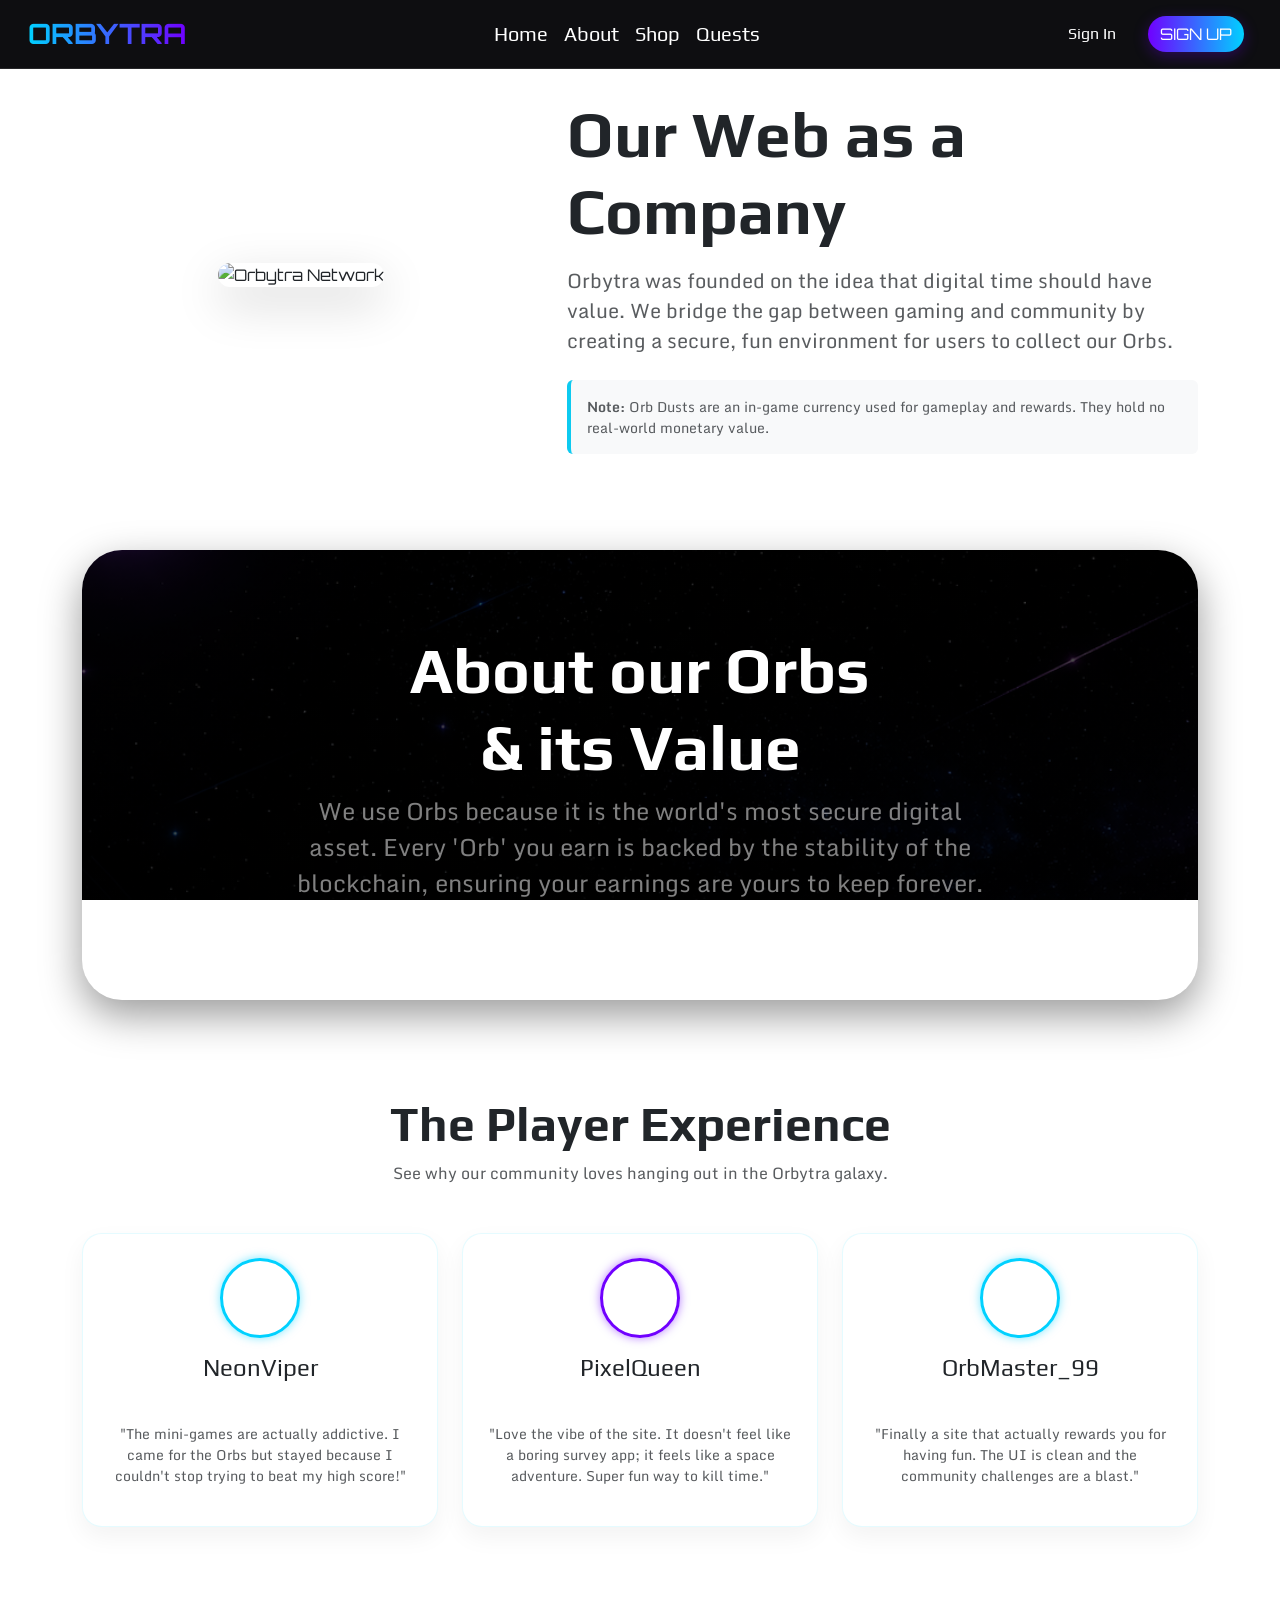
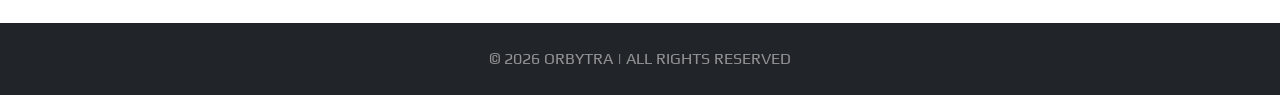
==== html/about.html @ 86bf5417 "/" ====
<!doctype html>
<html lang="en">
  <head>
    <meta charset="utf-8" />
    <meta name="viewport" content="width=device-width, initial-scale=1" />
    <title>About Us | Orbytra</title>
    <link
      href="https://cdn.jsdelivr.net/npm/bootstrap@5.3.3/dist/css/bootstrap.min.css"
      rel="stylesheet"
    />
    <link
      href="https://fonts.googleapis.com/css2?family=Orbitron:wght@700&family=Monda:wght@400;700&family=Play:wght@400;700&display=swap"
      rel="stylesheet"
    />
    <link rel="stylesheet" href="../style.css" />
  </head>
  <body>
    <nav class="navbar navbar-expand-lg navbar-custom fixed-top p-2">
      <div class="container-fluid">
        <a
          class="navbar-brand fw-bold text-gradient font-orbitron ms-2 fs-3"
          href="../index.html"
          >ORBYTRA</a
        >
        <div class="collapse navbar-collapse" id="mainNavbar">
          <ul class="navbar-nav mx-auto mb-2 mb-lg-0 fs-5">
            <li class="nav-item">
              <a class="nav-link font-play text-white" href="../index.html"
                >Home</a
              >
            </li>
            <li class="nav-item">
              <a class="nav-link font-play text-white active" href="about.html"
                >About</a
              >
            </li>
            <li class="nav-item">
              <a class="nav-link font-play text-white" href="shop.html">Shop</a>
            </li>
            <li class="nav-item">
              <a class="nav-link font-play text-white" href="quests.html"
                >Quests</a
              >
            </li>
          </ul>
          <div class="d-flex align-items-center gap-3 me-3">
            <a
              id="signInBtn"
              href="sign-in.html"
              class="nav-link text-white font-play px-3 text-decoration-none"
              >Sign In</a
            >
            <a
              href="sign-up.html"
              class="btn btn-gradient rounded-pill font-monda"
              >Sign Up</a
            >
          </div>
        </div>
      </div>
    </nav>

    <section class="about-hero bg-white">
      <div class="container py-5 mt-5">
        <div class="row align-items-center g-5">
          <div class="col-12 col-lg-5 text-center">
            <div class="about-img-frame">
              <img
                src="https://images.unsplash.com/photo-1639762681485-074b7f938ba0?q=80&w=2000"
                class="img-fluid rounded-4 shadow-lg"
                alt="Orbytra Network"
              />
            </div>
          </div>

          <div class="col-12 col-lg-7 mb-4 mb-lg-0">
            <h2 class="display-3 fw-bold font-play text-dark mb-3">
              Our Web as a Company
            </h2>
            <p class="lead font-monda text-muted mb-4">
              Orbytra was founded on the idea that digital time should have
              value. We bridge the gap between gaming and community by creating
              a secure, fun environment for users to collect our
              <strong>Orbs</strong>.
            </p>

            <div class="p-3 bg-light border-start border-4 border-info rounded">
              <p class="small text-muted mb-0 font-monda">
                <strong>Note:</strong> Orb Dusts are an in-game currency used
                for gameplay and rewards. They hold no real-world monetary
                value.
              </p>
            </div>
          </div>
        </div>
      </div>
    </section>

    <section class="container my-5">
      <div
        class="parallax-box d-flex align-items-center justify-content-center text-center p-5"
      >
        <div class="content-overlay">
          <h2 class="display-3 font-play fw-bold text-white">
            About our Orbs <br />& its Value
          </h2>
          <p class="fs-4 font-monda text-white-50 max-w-700 mx-auto">
            We use Orbs because it is the world's most secure digital asset.
            Every 'Orb' you earn is backed by the stability of the blockchain,
            ensuring your earnings are yours to keep forever.
          </p>
        </div>
      </div>
    </section>

    <section class="container py-5">
      <div class="text-center mb-5">
        <h2 class="font-play fw-bold display-5">The Player Experience</h2>
        <p class="font-monda text-muted">
          See why our community loves hanging out in the Orbytra galaxy.
        </p>
      </div>

      <div class="row g-4">
        <div class="col-md-4">
          <div class="showcase-card p-4 h-100 border-glow">
            <div
              class="user-photo mb-3 shadow-cyan"
              style="background-image: url(&quot;../img/gamer1.jpg&quot;)"
            ></div>
            <h4 class="font-play">NeonViper</h4>
            <div class="mb-2 text-warning">
              <i class="bi bi-star-fill"></i><i class="bi bi-star-fill"></i
              ><i class="bi bi-star-fill"></i><i class="bi bi-star-fill"></i
              ><i class="bi bi-star-fill"></i>
            </div>
            <p class="font-monda opacity-75 small">
              "The mini-games are actually addictive. I came for the Orbs but
              stayed because I couldn't stop trying to beat my high score!"
            </p>
          </div>
        </div>
        <div class="col-md-4">
          <div class="showcase-card p-4 h-100 border-glow">
            <div
              class="user-photo mb-3 shadow-purple"
              style="background-image: url(&quot;../img/gamer2.jpg&quot;)"
            ></div>
            <h4 class="font-play">PixelQueen</h4>
            <div class="mb-2 text-warning">
              <i class="bi bi-star-fill"></i><i class="bi bi-star-fill"></i
              ><i class="bi bi-star-fill"></i><i class="bi bi-star-fill"></i
              ><i class="bi bi-star-fill"></i>
            </div>
            <p class="font-monda opacity-75 small">
              "Love the vibe of the site. It doesn't feel like a boring survey
              app; it feels like a space adventure. Super fun way to kill time."
            </p>
          </div>
        </div>
        <div class="col-md-4">
          <div class="showcase-card p-4 h-100 border-glow">
            <div
              class="user-photo mb-3 shadow-cyan"
              style="background-image: url(&quot;../img/gamer3.jpg&quot;)"
            ></div>
            <h4 class="font-play">OrbMaster_99</h4>
            <div class="mb-2 text-warning">
              <i class="bi bi-star-fill"></i><i class="bi bi-star-fill"></i
              ><i class="bi bi-star-fill"></i><i class="bi bi-star-fill"></i
              ><i class="bi bi-star-fill"></i>
            </div>
            <p class="font-monda opacity-75 small">
              "Finally a site that actually rewards you for having fun. The UI
              is clean and the community challenges are a blast."
            </p>
          </div>
        </div>
      </div>
    </section>

    <footer class="bg-dark text-white py-4 mt-5">
      <div class="container text-center">
        <p class="font-play mb-0 opacity-50">
          © 2026 ORBYTRA | ALL RIGHTS RESERVED
        </p>
      </div>
    </footer>

    <script src="https://cdn.jsdelivr.net/npm/bootstrap@5.3.3/dist/js/bootstrap.bundle.min.js"></script>
    <script type="module" src="../JS/app.js"></script>
  </body>
</html>
---- style.css ----
/* GLOBAL SETTINGS */
body {
    font-family: 'Orbitron', sans-serif !important;
    margin: 0;
    overflow-x: hidden;
    background-color: #ffffff;
}

.font-play { font-family: 'Play', sans-serif; }
.font-monda { font-family: 'Monda', sans-serif; }
.font-orbitron { font-family: 'Orbitron', sans-serif; }

/* NAVBAR */
.navbar-custom {
    background: rgba(2, 2, 5, 0.95) !important;
    backdrop-filter: blur(15px);
    border-bottom: 1px solid rgba(255, 255, 255, 0.1);
    z-index: 1050;
}

.text-gradient {
    background: linear-gradient(90deg, #00D1FF, #7000FF);
    -webkit-background-clip: text;
    -webkit-text-fill-color: transparent;
    background-clip: text;
}

/* HERO SECTION */
.hero-parallax {
    background: linear-gradient(rgba(0,0,0,0.6), rgba(0,0,0,0.6)), url('img/backgroundL.png');
    background-attachment: fixed;
    background-position: center;
    background-size: cover;
    height: 100vh;
    min-height: 700px;
    display: flex;
    align-items: center; /* This keeps text and image centered vertically */
    padding-top: 80px; 
}

.hero-dashboard-img {
    max-width: 100%;
    filter: drop-shadow(0 20px 50px rgba(0, 209, 255, 0.4));
    border-radius: 20px;
}

/* BUTTONS */
.btn {
    font-family: 'Orbitron', sans-serif !important;
    text-transform: uppercase;
    transition: all 0.3s ease;
}

.btn-gradient {
    background: linear-gradient(90deg, #7000FF, #00D1FF) !important;
    border: none !important;
    color: white !important;
    box-shadow: 0 4px 15px rgba(112, 0, 255, 0.3);
}

.btn-gradient:hover {
    transform: scale(1.05);
    box-shadow: 0 6px 20px rgba(0, 209, 255, 0.5);
    color: white !important;
}

.btn-glass {
    background: rgba(255, 255, 255, 0.1) !important;
    border: 1px solid rgba(255, 255, 255, 0.3) !important;
    color: white !important;
    backdrop-filter: blur(10px);
    border-radius: 10px;
}

.btn-glass:hover {
    background: rgba(0, 209, 255, 0.2) !important;
    border-color: #00D1FF !important;
    color: #00D1FF !important;
}

/* CARDS */
.card-custom {
    background-color: #882bd9;
    color: white;
    border-radius: 15px;
    padding: 2rem;
    box-shadow: 0 10px 30px rgba(0,0,0,0.2);
    transition: 0.3s;
}

.card-custom:hover {
    transform: translateY(-10px);
}

.shadow-parallax {
    box-shadow: 0 20px 40px rgba(0,0,0,0.3);
    border-radius: 20px;
}

/* RESPONSIVE BORDERS FOR FOOTER */
@media (min-width: 768px) {
    .border-md-start { border-left: 1px solid rgba(255,255,255,0.1) !important; }
    .border-md-end { border-right: 1px solid rgba(255,255,255,0.1) !important; }
}

/* Layout Spacing */
.about-top-spacing {
    padding-top: 120px;
}

/* Section 2: Parallax with Rounded Borders as per sketch */
.parallax-box {
    background-image: linear-gradient(rgba(0,0,0,0.7), rgba(0,0,0,0.7)), url('../img/backgroundL.png');
    background-attachment: fixed;
    background-position: center;
    background-size: cover;
    height: 450px;
    border-radius: 40px; /* The rounded border from your sketch */
    box-shadow: 0 15px 40px rgba(0, 0, 0, 0.4);
    overflow: hidden;
}

.max-w-700 {
    max-width: 700px;
}

/* Section 3: Showcase Cards */
.showcase-card {
    background: #ffffff;
    border-radius: 20px;
    border: 1px solid rgba(0,0,0,0.05);
    box-shadow: 0 10px 25px rgba(0,0,0,0.05);
    transition: transform 0.3s ease;
    text-align: center;
}

.showcase-card:hover {
    transform: translateY(-10px);
    border-color: #00D1FF;
}

.user-photo {
    width: 80px;
    height: 80px;
    border-radius: 50%;
    margin: 0 auto;
    background-size: cover;
    background-position: center;
    border: 3px solid #7000FF;
}

/* Ensure navbar style carries over */
.navbar-custom {
    background: rgba(2, 2, 5, 0.95) !important;
    backdrop-filter: blur(12px);
}

/* Gamer Feedback Card Enhancements */
.border-glow {
    border: 1px solid rgba(0, 209, 255, 0.1) !important;
    background: #ffffff !important;
}

.border-glow:hover {
    box-shadow: 0 0 20px rgba(0, 209, 255, 0.2) !important;
    border-color: #00D1FF !important;
}

/* User Avatar Shadows */
.shadow-cyan {
    border: 3px solid #00D1FF !important;
    box-shadow: 0 0 10px rgba(0, 209, 255, 0.5);
}

.shadow-purple {
    border: 3px solid #7000FF !important;
    box-shadow: 0 0 10px rgba(112, 0, 255, 0.5);
}

/* Star Rating Icons */
.bi-star-fill {
    font-size: 0.9rem;
    margin: 0 1px;
}

.questBody {
    width: 60%;
    background-color: rgba(255, 255, 255, 0.32);
    border-radius: 15px;
    box-shadow:
        0 1px 3px rgba(0,0,0,0.06),
        0 8px 24px rgba(0,0,0,0.08);
    padding: 25px;

    display: flex;
    align-items: center;
    justify-content: center;
}

.quest-card .card-img-top {
    width: 100%;
    height: 220px;
    object-fit: contain;
    background-color: #f8f9fa;
}

.label {
    font-size: 23px;
    margin: 30px 0 20px 0;
}

.red {
    color: red;
}

.textInput {
    width: 60%;
    height: 18px;
    border: none;
    border-radius: 6px;
    outline: none;

    box-shadow: 0 1px 3px rgba(0,0,0,0.45);
}

.surveyBody {
    height: 100%;
    display: flex;
    justify-content: center;
    align-items: center;
    background: linear-gradient(180deg, #7FD6E8, #A384F5);
    justify-content: center;
    align-items: center;
    background: linear-gradient(180deg, #7FD6E8, #A384F5)
}
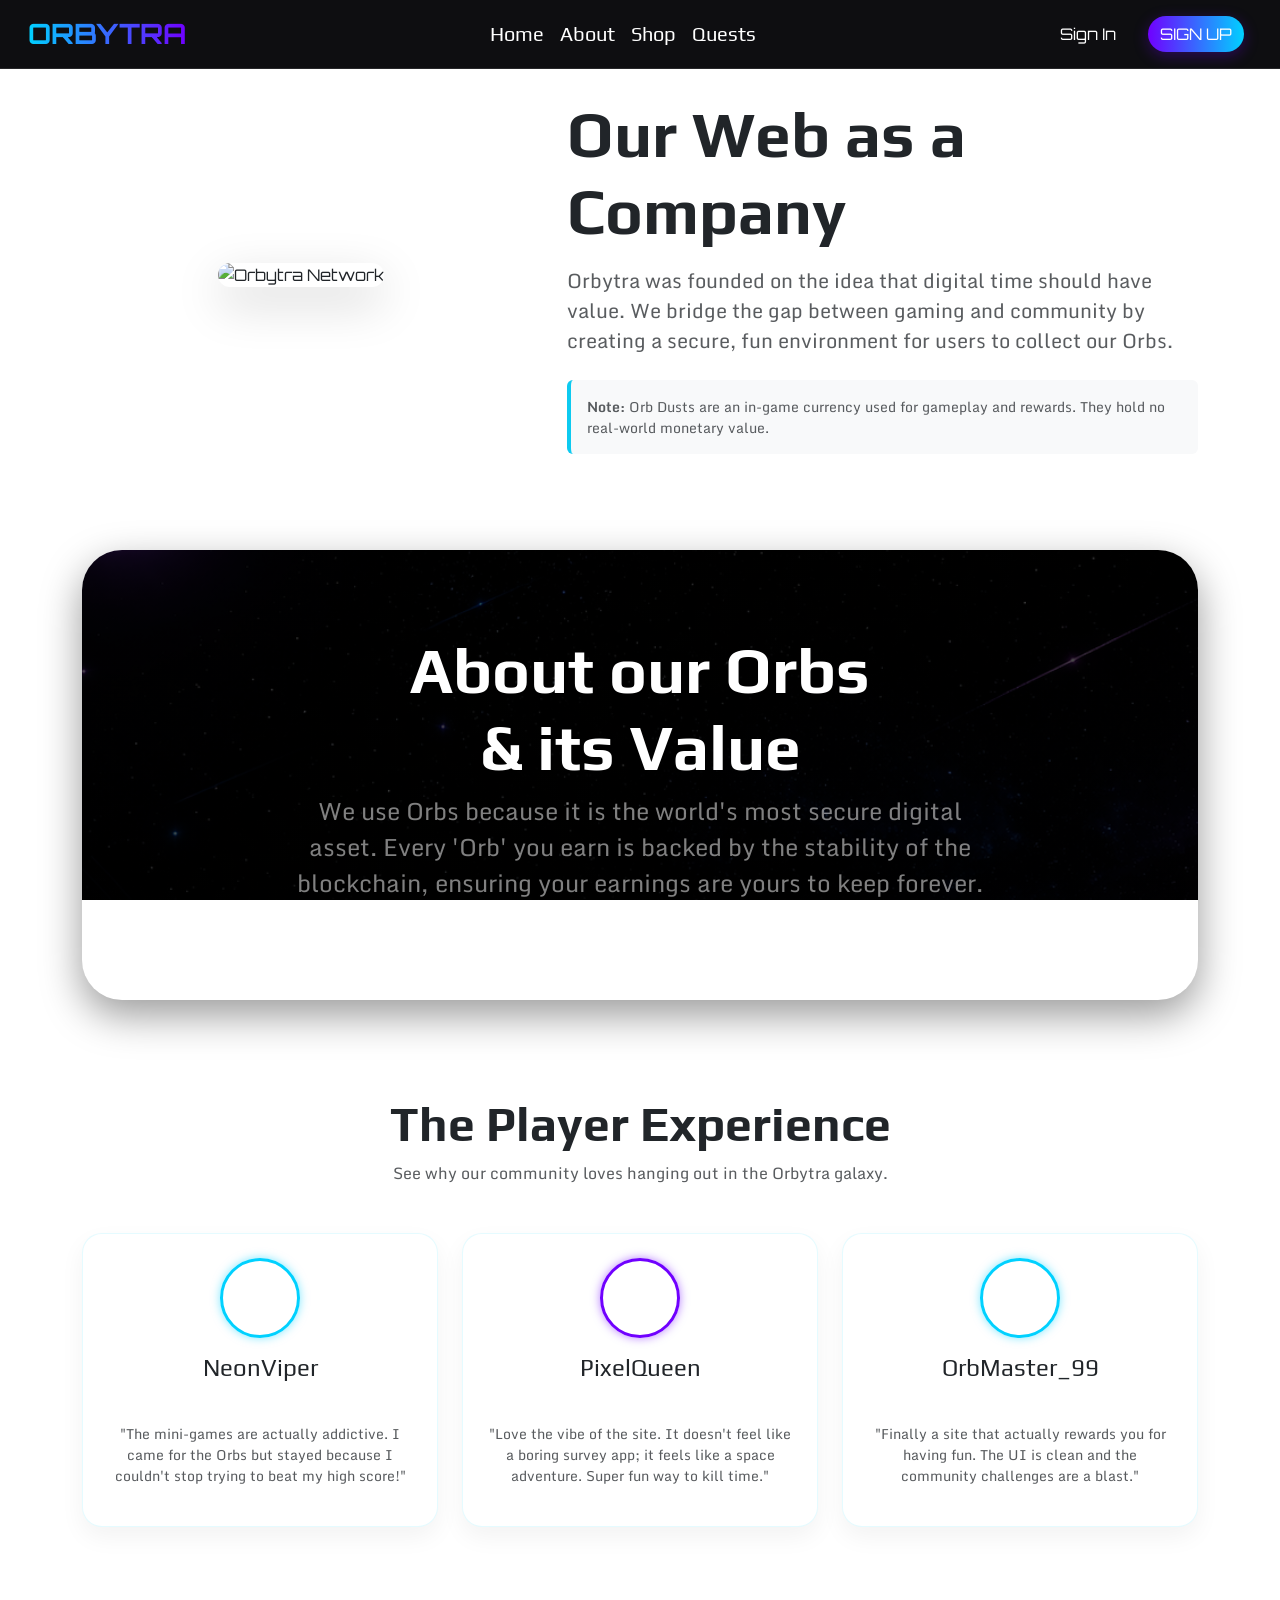
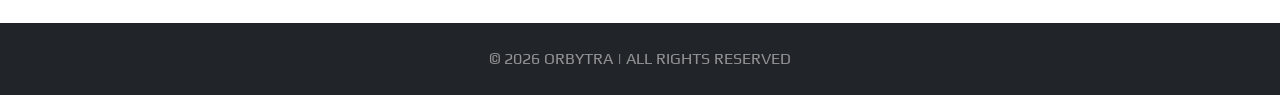
==== commit ecfd32eb: "memory game and daily rewards" ====
--- a/html/about.html
+++ b/html/about.html
@@ -1,193 +1,121 @@
-<!doctype html>
+<!DOCTYPE html>
 <html lang="en">
-  <head>
-    <meta charset="utf-8" />
-    <meta name="viewport" content="width=device-width, initial-scale=1" />
+<head>
+    <meta charset="utf-8">
+    <meta name="viewport" content="width=device-width, initial-scale=1">
     <title>About Us | Orbytra</title>
-    <link
-      href="https://cdn.jsdelivr.net/npm/bootstrap@5.3.3/dist/css/bootstrap.min.css"
-      rel="stylesheet"
-    />
-    <link
-      href="https://fonts.googleapis.com/css2?family=Orbitron:wght@700&family=Monda:wght@400;700&family=Play:wght@400;700&display=swap"
-      rel="stylesheet"
-    />
-    <link rel="stylesheet" href="../style.css" />
-  </head>
-  <body>
+    <link href="https://cdn.jsdelivr.net/npm/bootstrap@5.3.3/dist/css/bootstrap.min.css" rel="stylesheet">
+    <link href="https://fonts.googleapis.com/css2?family=Orbitron:wght@700&family=Monda:wght@400;700&family=Play:wght@400;700&display=swap" rel="stylesheet">
+    <link rel="stylesheet" href="../style.css">
+</head>
+<body>
+
     <nav class="navbar navbar-expand-lg navbar-custom fixed-top p-2">
-      <div class="container-fluid">
-        <a
-          class="navbar-brand fw-bold text-gradient font-orbitron ms-2 fs-3"
-          href="../index.html"
-          >ORBYTRA</a
-        >
-        <div class="collapse navbar-collapse" id="mainNavbar">
-          <ul class="navbar-nav mx-auto mb-2 mb-lg-0 fs-5">
-            <li class="nav-item">
-              <a class="nav-link font-play text-white" href="../index.html"
-                >Home</a
-              >
-            </li>
-            <li class="nav-item">
-              <a class="nav-link font-play text-white active" href="about.html"
-                >About</a
-              >
-            </li>
-            <li class="nav-item">
-              <a class="nav-link font-play text-white" href="shop.html">Shop</a>
-            </li>
-            <li class="nav-item">
-              <a class="nav-link font-play text-white" href="quests.html"
-                >Quests</a
-              >
-            </li>
-          </ul>
-          <div class="d-flex align-items-center gap-3 me-3">
-            <a
-              id="signInBtn"
-              href="sign-in.html"
-              class="nav-link text-white font-play px-3 text-decoration-none"
-              >Sign In</a
-            >
-            <a
-              href="sign-up.html"
-              class="btn btn-gradient rounded-pill font-monda"
-              >Sign Up</a
-            >
-          </div>
+        <div class="container-fluid">
+            <a class="navbar-brand fw-bold text-gradient font-orbitron ms-2 fs-3" href="../index.html">ORBYTRA</a>
+            <div class="collapse navbar-collapse" id="mainNavbar">
+                <ul class="navbar-nav mx-auto mb-2 mb-lg-0 fs-5">
+                    <li class="nav-item"><a class="nav-link font-play text-white" href="../index.html">Home</a></li>
+                    <li class="nav-item"><a class="nav-link font-play text-white active" href="about.html">About</a></li>
+                    <li class="nav-item"><a class="nav-link font-play text-white" href="shop.html">Shop</a></li>
+                    <li class="nav-item"><a class="nav-link font-play text-white" href="quests.html">Quests</a></li>
+                </ul>
+                <div class="d-flex align-items-center gap-3 me-3">
+                    <a id="signInBtn" href="sign-in.html" class="nav-link text-white font-orbitron px-3 text-decoration-none">Sign In</a>
+                    <a href="sign-up.html" class="btn btn-gradient rounded-pill font-monda">Sign Up</a>
+                </div>
+            </div>
         </div>
-      </div>
     </nav>
 
     <section class="about-hero bg-white">
-      <div class="container py-5 mt-5">
+    <div class="container py-5 mt-5">
         <div class="row align-items-center g-5">
-          <div class="col-12 col-lg-5 text-center">
-            <div class="about-img-frame">
-              <img
-                src="https://images.unsplash.com/photo-1639762681485-074b7f938ba0?q=80&w=2000"
-                class="img-fluid rounded-4 shadow-lg"
-                alt="Orbytra Network"
-              />
+            
+            <div class="col-12 col-lg-5 text-center">
+                <div class="about-img-frame">
+                    <img src="https://images.unsplash.com/photo-1639762681485-074b7f938ba0?q=80&w=2000" 
+                         class="img-fluid rounded-4 shadow-lg" 
+                         alt="Orbytra Network">
+                </div>
             </div>
-          </div>
 
-          <div class="col-12 col-lg-7 mb-4 mb-lg-0">
-            <h2 class="display-3 fw-bold font-play text-dark mb-3">
-              Our Web as a Company
-            </h2>
-            <p class="lead font-monda text-muted mb-4">
-              Orbytra was founded on the idea that digital time should have
-              value. We bridge the gap between gaming and community by creating
-              a secure, fun environment for users to collect our
-              <strong>Orbs</strong>.
-            </p>
+            <div class="col-12 col-lg-7 mb-4 mb-lg-0">
+                <h2 class="display-3 fw-bold font-play text-dark mb-3">Our Web as a Company</h2>
+                <p class="lead font-monda text-muted mb-4">
+                    Orbytra was founded on the idea that digital time should have value. 
+                    We bridge the gap between gaming and community by creating a secure, 
+                    fun environment for users to collect our <strong>Orbs</strong>.
+                </p>
+                
+                <div class="p-3 bg-light border-start border-4 border-info rounded">
+                    <p class="small text-muted mb-0 font-monda">
+                        <strong>Note:</strong> Orb Dusts are an in-game currency used for gameplay and rewards. 
+                        They hold no real-world monetary value.
+                    </p>
+                </div>
+            </div>
 
-            <div class="p-3 bg-light border-start border-4 border-info rounded">
-              <p class="small text-muted mb-0 font-monda">
-                <strong>Note:</strong> Orb Dusts are an in-game currency used
-                for gameplay and rewards. They hold no real-world monetary
-                value.
-              </p>
-            </div>
-          </div>
         </div>
-      </div>
-    </section>
+    </div>
+</section>
 
     <section class="container my-5">
-      <div
-        class="parallax-box d-flex align-items-center justify-content-center text-center p-5"
-      >
-        <div class="content-overlay">
-          <h2 class="display-3 font-play fw-bold text-white">
-            About our Orbs <br />& its Value
-          </h2>
-          <p class="fs-4 font-monda text-white-50 max-w-700 mx-auto">
-            We use Orbs because it is the world's most secure digital asset.
-            Every 'Orb' you earn is backed by the stability of the blockchain,
-            ensuring your earnings are yours to keep forever.
-          </p>
+        <div class="parallax-box d-flex align-items-center justify-content-center text-center p-5">
+            <div class="content-overlay">
+                <h2 class="display-3 font-play fw-bold text-white">About our Orbs <br>& its Value</h2>
+                <p class="fs-4 font-monda text-white-50 max-w-700 mx-auto">We use Orbs because it is the world's most secure digital asset. Every 'Orb' you earn is backed by the stability of the blockchain, ensuring your earnings are yours to keep forever.</p>
+            </div>
         </div>
-      </div>
     </section>
 
     <section class="container py-5">
-      <div class="text-center mb-5">
-        <h2 class="font-play fw-bold display-5">The Player Experience</h2>
-        <p class="font-monda text-muted">
-          See why our community loves hanging out in the Orbytra galaxy.
-        </p>
-      </div>
-
-      <div class="row g-4">
-        <div class="col-md-4">
-          <div class="showcase-card p-4 h-100 border-glow">
-            <div
-              class="user-photo mb-3 shadow-cyan"
-              style="background-image: url(&quot;../img/gamer1.jpg&quot;)"
-            ></div>
-            <h4 class="font-play">NeonViper</h4>
-            <div class="mb-2 text-warning">
-              <i class="bi bi-star-fill"></i><i class="bi bi-star-fill"></i
-              ><i class="bi bi-star-fill"></i><i class="bi bi-star-fill"></i
-              ><i class="bi bi-star-fill"></i>
+        <div class="text-center mb-5">
+            <h2 class="font-play fw-bold display-5">The Player Experience</h2>
+            <p class="font-monda text-muted">See why our community loves hanging out in the Orbytra galaxy.</p>
+        </div>
+        
+        <div class="row g-4">
+            <div class="col-md-4">
+                <div class="showcase-card p-4 h-100 border-glow">
+                    <div class="user-photo mb-3 shadow-cyan" style="background-image: url('../img/gamer1.jpg');"></div>
+                    <h4 class="font-play">NeonViper</h4>
+                    <div class="mb-2 text-warning">
+                        <i class="bi bi-star-fill"></i><i class="bi bi-star-fill"></i><i class="bi bi-star-fill"></i><i class="bi bi-star-fill"></i><i class="bi bi-star-fill"></i>
+                    </div>
+                    <p class="font-monda opacity-75 small">"The mini-games are actually addictive. I came for the Orbs but stayed because I couldn't stop trying to beat my high score!"</p>
+                </div>
             </div>
-            <p class="font-monda opacity-75 small">
-              "The mini-games are actually addictive. I came for the Orbs but
-              stayed because I couldn't stop trying to beat my high score!"
-            </p>
-          </div>
+            <div class="col-md-4">
+                <div class="showcase-card p-4 h-100 border-glow">
+                    <div class="user-photo mb-3 shadow-purple" style="background-image: url('../img/gamer2.jpg');"></div>
+                    <h4 class="font-play">PixelQueen</h4>
+                    <div class="mb-2 text-warning">
+                        <i class="bi bi-star-fill"></i><i class="bi bi-star-fill"></i><i class="bi bi-star-fill"></i><i class="bi bi-star-fill"></i><i class="bi bi-star-fill"></i>
+                    </div>
+                    <p class="font-monda opacity-75 small">"Love the vibe of the site. It doesn't feel like a boring survey app; it feels like a space adventure. Super fun way to kill time."</p>
+                </div>
+            </div>
+            <div class="col-md-4">
+                <div class="showcase-card p-4 h-100 border-glow">
+                    <div class="user-photo mb-3 shadow-cyan" style="background-image: url('../img/gamer3.jpg');"></div>
+                    <h4 class="font-play">OrbMaster_99</h4>
+                    <div class="mb-2 text-warning">
+                        <i class="bi bi-star-fill"></i><i class="bi bi-star-fill"></i><i class="bi bi-star-fill"></i><i class="bi bi-star-fill"></i><i class="bi bi-star-fill"></i>
+                    </div>
+                    <p class="font-monda opacity-75 small">"Finally a site that actually rewards you for having fun. The UI is clean and the community challenges are a blast."</p>
+                </div>
+            </div>
         </div>
-        <div class="col-md-4">
-          <div class="showcase-card p-4 h-100 border-glow">
-            <div
-              class="user-photo mb-3 shadow-purple"
-              style="background-image: url(&quot;../img/gamer2.jpg&quot;)"
-            ></div>
-            <h4 class="font-play">PixelQueen</h4>
-            <div class="mb-2 text-warning">
-              <i class="bi bi-star-fill"></i><i class="bi bi-star-fill"></i
-              ><i class="bi bi-star-fill"></i><i class="bi bi-star-fill"></i
-              ><i class="bi bi-star-fill"></i>
-            </div>
-            <p class="font-monda opacity-75 small">
-              "Love the vibe of the site. It doesn't feel like a boring survey
-              app; it feels like a space adventure. Super fun way to kill time."
-            </p>
-          </div>
-        </div>
-        <div class="col-md-4">
-          <div class="showcase-card p-4 h-100 border-glow">
-            <div
-              class="user-photo mb-3 shadow-cyan"
-              style="background-image: url(&quot;../img/gamer3.jpg&quot;)"
-            ></div>
-            <h4 class="font-play">OrbMaster_99</h4>
-            <div class="mb-2 text-warning">
-              <i class="bi bi-star-fill"></i><i class="bi bi-star-fill"></i
-              ><i class="bi bi-star-fill"></i><i class="bi bi-star-fill"></i
-              ><i class="bi bi-star-fill"></i>
-            </div>
-            <p class="font-monda opacity-75 small">
-              "Finally a site that actually rewards you for having fun. The UI
-              is clean and the community challenges are a blast."
-            </p>
-          </div>
-        </div>
-      </div>
     </section>
 
     <footer class="bg-dark text-white py-4 mt-5">
-      <div class="container text-center">
-        <p class="font-play mb-0 opacity-50">
-          © 2026 ORBYTRA | ALL RIGHTS RESERVED
-        </p>
-      </div>
+        <div class="container text-center">
+            <p class="font-play mb-0 opacity-50">© 2026 ORBYTRA | ALL RIGHTS RESERVED</p>
+        </div>
     </footer>
 
     <script src="https://cdn.jsdelivr.net/npm/bootstrap@5.3.3/dist/js/bootstrap.bundle.min.js"></script>
     <script type="module" src="../JS/app.js"></script>
-  </body>
-</html>
+</body>
+</html>
--- a/style.css
+++ b/style.css
@@ -233,3 +233,62 @@
     align-items: center;
     background: linear-gradient(180deg, #7FD6E8, #A384F5)
 }
+
+/* memory game*/
+
+.game {
+    display: flex;
+    flex-direction: column;
+    align-items: center;
+}
+
+.map {
+    display: flex;
+    flex-direction: row;
+    justify-items: center;
+    align-items: center;
+}
+
+.map span {
+    font-size: 30px;
+    margin: 6px;
+}
+
+.cards {
+    display: grid;
+    grid-template-columns: auto auto auto auto;
+    justify-items: start;
+    margin: 0 auto;
+}
+
+.card {
+    width: fit-content;
+    height: fit-content;
+    margin: 10px;
+}
+
+.cardImage {
+    width: 100px;
+    height: 125px;
+    object-fit: contain;
+}
+
+.backButton {
+    height: fit-content;
+    display: flex;
+    flex-direction: row;
+    align-items: center;
+}
+
+.backButton a {
+    width: 50px;
+    height: 50px;
+    background-color: lightgray;
+    border-radius: 50%;
+    margin: 10px;
+    padding: 5px;
+    text-decoration: none;
+    color: black;
+    font-size: 40px;
+    text-align: center;
+} 
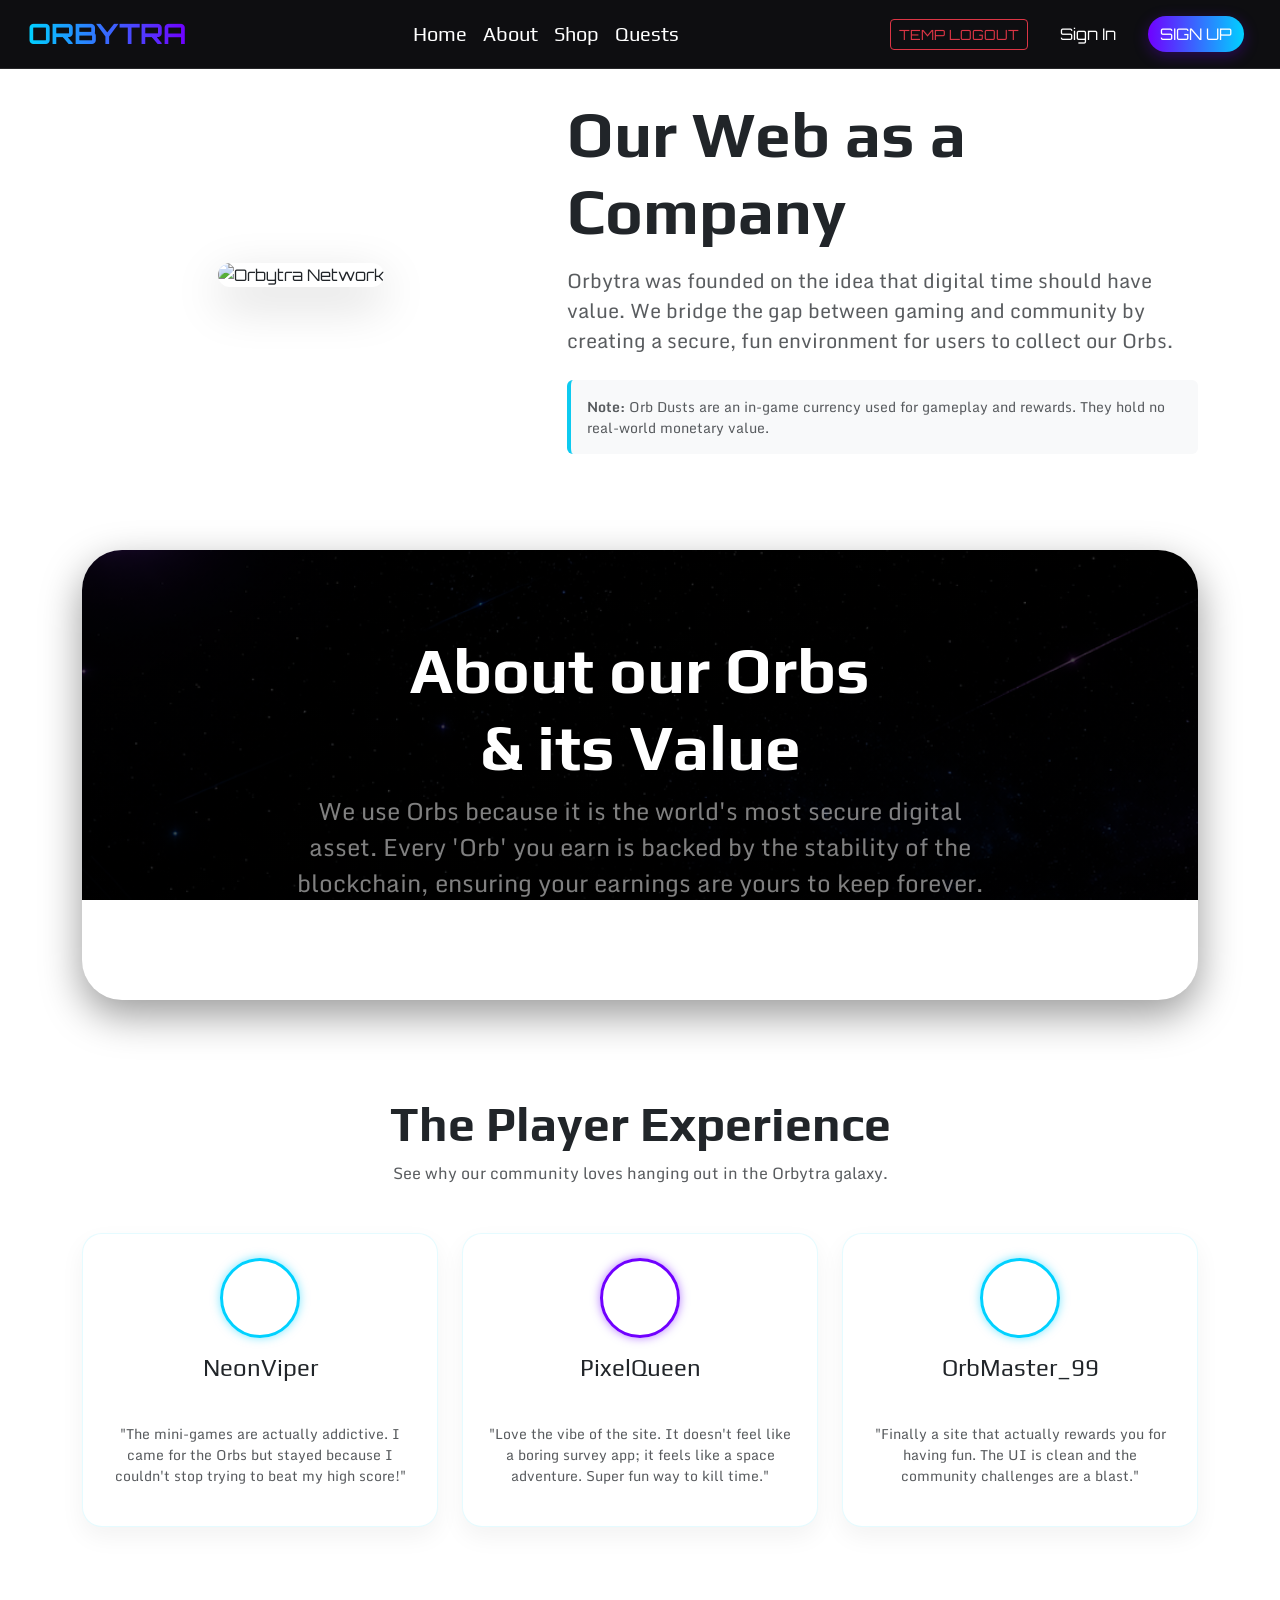
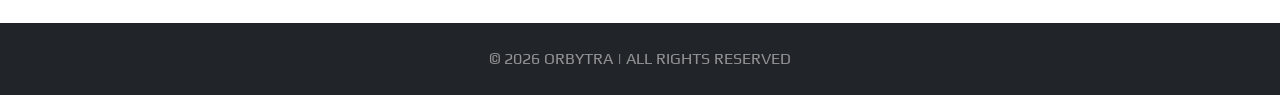
==== commit 641fbf28: "/" ====
--- a/html/about.html
+++ b/html/about.html
@@ -1,121 +1,201 @@
-<!DOCTYPE html>
+<!doctype html>
 <html lang="en">
-<head>
-    <meta charset="utf-8">
-    <meta name="viewport" content="width=device-width, initial-scale=1">
+  <head>
+    <meta charset="utf-8" />
+    <meta name="viewport" content="width=device-width, initial-scale=1" />
     <title>About Us | Orbytra</title>
-    <link href="https://cdn.jsdelivr.net/npm/bootstrap@5.3.3/dist/css/bootstrap.min.css" rel="stylesheet">
-    <link href="https://fonts.googleapis.com/css2?family=Orbitron:wght@700&family=Monda:wght@400;700&family=Play:wght@400;700&display=swap" rel="stylesheet">
-    <link rel="stylesheet" href="../style.css">
-</head>
-<body>
-
+    <link
+      href="https://cdn.jsdelivr.net/npm/bootstrap@5.3.3/dist/css/bootstrap.min.css"
+      rel="stylesheet"
+    />
+    <link
+      href="https://fonts.googleapis.com/css2?family=Orbitron:wght@700&family=Monda:wght@400;700&family=Play:wght@400;700&display=swap"
+      rel="stylesheet"
+    />
+    <link rel="stylesheet" href="../style.css" />
+  </head>
+  <body>
     <nav class="navbar navbar-expand-lg navbar-custom fixed-top p-2">
-        <div class="container-fluid">
-            <a class="navbar-brand fw-bold text-gradient font-orbitron ms-2 fs-3" href="../index.html">ORBYTRA</a>
-            <div class="collapse navbar-collapse" id="mainNavbar">
-                <ul class="navbar-nav mx-auto mb-2 mb-lg-0 fs-5">
-                    <li class="nav-item"><a class="nav-link font-play text-white" href="../index.html">Home</a></li>
-                    <li class="nav-item"><a class="nav-link font-play text-white active" href="about.html">About</a></li>
-                    <li class="nav-item"><a class="nav-link font-play text-white" href="shop.html">Shop</a></li>
-                    <li class="nav-item"><a class="nav-link font-play text-white" href="quests.html">Quests</a></li>
-                </ul>
-                <div class="d-flex align-items-center gap-3 me-3">
-                    <a id="signInBtn" href="sign-in.html" class="nav-link text-white font-orbitron px-3 text-decoration-none">Sign In</a>
-                    <a href="sign-up.html" class="btn btn-gradient rounded-pill font-monda">Sign Up</a>
-                </div>
-            </div>
-        </div>
+      <div class="container-fluid">
+        <a
+          class="navbar-brand fw-bold text-gradient font-orbitron ms-2 fs-3"
+          href="../index.html"
+          >ORBYTRA</a
+        >
+        <div class="collapse navbar-collapse" id="mainNavbar">
+          <ul class="navbar-nav mx-auto mb-2 mb-lg-0 fs-5">
+            <li class="nav-item">
+              <a class="nav-link font-play text-white" href="../index.html"
+                >Home</a
+              >
+            </li>
+            <li class="nav-item">
+              <a class="nav-link font-play text-white active" href="about.html"
+                >About</a
+              >
+            </li>
+            <li class="nav-item">
+              <a class="nav-link font-play text-white" href="shop.html">Shop</a>
+            </li>
+            <li class="nav-item">
+              <a class="nav-link font-play text-white" href="quests.html"
+                >Quests</a
+              >
+            </li>
+          </ul>
+          <div class="d-flex align-items-center gap-3 me-3">
+            <button
+              type="button"
+              id="logoutBtn"
+              class="btn btn-outline-danger btn-sm"
+              onclick="logout()"
+            >
+              TEMP LOGOUT
+            </button>
+            <a
+              id="signInBtn"
+              href="sign-in.html"
+              class="nav-link text-white font-orbitron px-3 text-decoration-none"
+              >Sign In</a
+            >
+            <a
+              href="sign-up.html"
+              class="btn btn-gradient rounded-pill font-monda"
+              >Sign Up</a
+            >
+          </div>
+        </div>
+      </div>
     </nav>
 
     <section class="about-hero bg-white">
-    <div class="container py-5 mt-5">
+      <div class="container py-5 mt-5">
         <div class="row align-items-center g-5">
-            
-            <div class="col-12 col-lg-5 text-center">
-                <div class="about-img-frame">
-                    <img src="https://images.unsplash.com/photo-1639762681485-074b7f938ba0?q=80&w=2000" 
-                         class="img-fluid rounded-4 shadow-lg" 
-                         alt="Orbytra Network">
-                </div>
-            </div>
-
-            <div class="col-12 col-lg-7 mb-4 mb-lg-0">
-                <h2 class="display-3 fw-bold font-play text-dark mb-3">Our Web as a Company</h2>
-                <p class="lead font-monda text-muted mb-4">
-                    Orbytra was founded on the idea that digital time should have value. 
-                    We bridge the gap between gaming and community by creating a secure, 
-                    fun environment for users to collect our <strong>Orbs</strong>.
-                </p>
-                
-                <div class="p-3 bg-light border-start border-4 border-info rounded">
-                    <p class="small text-muted mb-0 font-monda">
-                        <strong>Note:</strong> Orb Dusts are an in-game currency used for gameplay and rewards. 
-                        They hold no real-world monetary value.
-                    </p>
-                </div>
-            </div>
-
-        </div>
-    </div>
-</section>
+          <div class="col-12 col-lg-5 text-center">
+            <div class="about-img-frame">
+              <img
+                src="https://images.unsplash.com/photo-1639762681485-074b7f938ba0?q=80&w=2000"
+                class="img-fluid rounded-4 shadow-lg"
+                alt="Orbytra Network"
+              />
+            </div>
+          </div>
+
+          <div class="col-12 col-lg-7 mb-4 mb-lg-0">
+            <h2 class="display-3 fw-bold font-play text-dark mb-3">
+              Our Web as a Company
+            </h2>
+            <p class="lead font-monda text-muted mb-4">
+              Orbytra was founded on the idea that digital time should have
+              value. We bridge the gap between gaming and community by creating
+              a secure, fun environment for users to collect our
+              <strong>Orbs</strong>.
+            </p>
+
+            <div class="p-3 bg-light border-start border-4 border-info rounded">
+              <p class="small text-muted mb-0 font-monda">
+                <strong>Note:</strong> Orb Dusts are an in-game currency used
+                for gameplay and rewards. They hold no real-world monetary
+                value.
+              </p>
+            </div>
+          </div>
+        </div>
+      </div>
+    </section>
 
     <section class="container my-5">
-        <div class="parallax-box d-flex align-items-center justify-content-center text-center p-5">
-            <div class="content-overlay">
-                <h2 class="display-3 font-play fw-bold text-white">About our Orbs <br>& its Value</h2>
-                <p class="fs-4 font-monda text-white-50 max-w-700 mx-auto">We use Orbs because it is the world's most secure digital asset. Every 'Orb' you earn is backed by the stability of the blockchain, ensuring your earnings are yours to keep forever.</p>
-            </div>
-        </div>
+      <div
+        class="parallax-box d-flex align-items-center justify-content-center text-center p-5"
+      >
+        <div class="content-overlay">
+          <h2 class="display-3 font-play fw-bold text-white">
+            About our Orbs <br />& its Value
+          </h2>
+          <p class="fs-4 font-monda text-white-50 max-w-700 mx-auto">
+            We use Orbs because it is the world's most secure digital asset.
+            Every 'Orb' you earn is backed by the stability of the blockchain,
+            ensuring your earnings are yours to keep forever.
+          </p>
+        </div>
+      </div>
     </section>
 
     <section class="container py-5">
-        <div class="text-center mb-5">
-            <h2 class="font-play fw-bold display-5">The Player Experience</h2>
-            <p class="font-monda text-muted">See why our community loves hanging out in the Orbytra galaxy.</p>
-        </div>
-        
-        <div class="row g-4">
-            <div class="col-md-4">
-                <div class="showcase-card p-4 h-100 border-glow">
-                    <div class="user-photo mb-3 shadow-cyan" style="background-image: url('../img/gamer1.jpg');"></div>
-                    <h4 class="font-play">NeonViper</h4>
-                    <div class="mb-2 text-warning">
-                        <i class="bi bi-star-fill"></i><i class="bi bi-star-fill"></i><i class="bi bi-star-fill"></i><i class="bi bi-star-fill"></i><i class="bi bi-star-fill"></i>
-                    </div>
-                    <p class="font-monda opacity-75 small">"The mini-games are actually addictive. I came for the Orbs but stayed because I couldn't stop trying to beat my high score!"</p>
-                </div>
-            </div>
-            <div class="col-md-4">
-                <div class="showcase-card p-4 h-100 border-glow">
-                    <div class="user-photo mb-3 shadow-purple" style="background-image: url('../img/gamer2.jpg');"></div>
-                    <h4 class="font-play">PixelQueen</h4>
-                    <div class="mb-2 text-warning">
-                        <i class="bi bi-star-fill"></i><i class="bi bi-star-fill"></i><i class="bi bi-star-fill"></i><i class="bi bi-star-fill"></i><i class="bi bi-star-fill"></i>
-                    </div>
-                    <p class="font-monda opacity-75 small">"Love the vibe of the site. It doesn't feel like a boring survey app; it feels like a space adventure. Super fun way to kill time."</p>
-                </div>
-            </div>
-            <div class="col-md-4">
-                <div class="showcase-card p-4 h-100 border-glow">
-                    <div class="user-photo mb-3 shadow-cyan" style="background-image: url('../img/gamer3.jpg');"></div>
-                    <h4 class="font-play">OrbMaster_99</h4>
-                    <div class="mb-2 text-warning">
-                        <i class="bi bi-star-fill"></i><i class="bi bi-star-fill"></i><i class="bi bi-star-fill"></i><i class="bi bi-star-fill"></i><i class="bi bi-star-fill"></i>
-                    </div>
-                    <p class="font-monda opacity-75 small">"Finally a site that actually rewards you for having fun. The UI is clean and the community challenges are a blast."</p>
-                </div>
-            </div>
-        </div>
+      <div class="text-center mb-5">
+        <h2 class="font-play fw-bold display-5">The Player Experience</h2>
+        <p class="font-monda text-muted">
+          See why our community loves hanging out in the Orbytra galaxy.
+        </p>
+      </div>
+
+      <div class="row g-4">
+        <div class="col-md-4">
+          <div class="showcase-card p-4 h-100 border-glow">
+            <div
+              class="user-photo mb-3 shadow-cyan"
+              style="background-image: url(&quot;../img/gamer1.jpg&quot;)"
+            ></div>
+            <h4 class="font-play">NeonViper</h4>
+            <div class="mb-2 text-warning">
+              <i class="bi bi-star-fill"></i><i class="bi bi-star-fill"></i
+              ><i class="bi bi-star-fill"></i><i class="bi bi-star-fill"></i
+              ><i class="bi bi-star-fill"></i>
+            </div>
+            <p class="font-monda opacity-75 small">
+              "The mini-games are actually addictive. I came for the Orbs but
+              stayed because I couldn't stop trying to beat my high score!"
+            </p>
+          </div>
+        </div>
+        <div class="col-md-4">
+          <div class="showcase-card p-4 h-100 border-glow">
+            <div
+              class="user-photo mb-3 shadow-purple"
+              style="background-image: url(&quot;../img/gamer2.jpg&quot;)"
+            ></div>
+            <h4 class="font-play">PixelQueen</h4>
+            <div class="mb-2 text-warning">
+              <i class="bi bi-star-fill"></i><i class="bi bi-star-fill"></i
+              ><i class="bi bi-star-fill"></i><i class="bi bi-star-fill"></i
+              ><i class="bi bi-star-fill"></i>
+            </div>
+            <p class="font-monda opacity-75 small">
+              "Love the vibe of the site. It doesn't feel like a boring survey
+              app; it feels like a space adventure. Super fun way to kill time."
+            </p>
+          </div>
+        </div>
+        <div class="col-md-4">
+          <div class="showcase-card p-4 h-100 border-glow">
+            <div
+              class="user-photo mb-3 shadow-cyan"
+              style="background-image: url(&quot;../img/gamer3.jpg&quot;)"
+            ></div>
+            <h4 class="font-play">OrbMaster_99</h4>
+            <div class="mb-2 text-warning">
+              <i class="bi bi-star-fill"></i><i class="bi bi-star-fill"></i
+              ><i class="bi bi-star-fill"></i><i class="bi bi-star-fill"></i
+              ><i class="bi bi-star-fill"></i>
+            </div>
+            <p class="font-monda opacity-75 small">
+              "Finally a site that actually rewards you for having fun. The UI
+              is clean and the community challenges are a blast."
+            </p>
+          </div>
+        </div>
+      </div>
     </section>
 
     <footer class="bg-dark text-white py-4 mt-5">
-        <div class="container text-center">
-            <p class="font-play mb-0 opacity-50">© 2026 ORBYTRA | ALL RIGHTS RESERVED</p>
-        </div>
+      <div class="container text-center">
+        <p class="font-play mb-0 opacity-50">
+          © 2026 ORBYTRA | ALL RIGHTS RESERVED
+        </p>
+      </div>
     </footer>
 
     <script src="https://cdn.jsdelivr.net/npm/bootstrap@5.3.3/dist/js/bootstrap.bundle.min.js"></script>
     <script type="module" src="../JS/app.js"></script>
-</body>
-</html>+  </body>
+</html>
--- a/style.css
+++ b/style.css
@@ -239,7 +239,9 @@
 .game {
     display: flex;
     flex-direction: column;
-    align-items: center;
+    justify-content: center;
+    align-items: center;
+    height: 94%;
 }
 
 .map {
@@ -247,10 +249,17 @@
     flex-direction: row;
     justify-items: center;
     align-items: center;
+    justify-content: space-between;
+    color: white;
+    width: 250px;
+}
+
+.map h1 {
+    font-size: 19px;
 }
 
 .map span {
-    font-size: 30px;
+    font-size: 19px;
     margin: 6px;
 }
 
@@ -259,18 +268,23 @@
     grid-template-columns: auto auto auto auto;
     justify-items: start;
     margin: 0 auto;
+    background-color: rgba(125, 125, 125, 0.5);
+    border: 1px solid white;
+    border-radius: 6px;
+    padding: 10px;
 }
 
 .card {
     width: fit-content;
     height: fit-content;
-    margin: 10px;
+    margin: 5px;
 }
 
 .cardImage {
-    width: 100px;
-    height: 125px;
+    width: 60px;
+    height: 85px;
     object-fit: contain;
+    pointer-events: none;
 }
 
 .backButton {
@@ -281,14 +295,14 @@
 }
 
 .backButton a {
-    width: 50px;
-    height: 50px;
-    background-color: lightgray;
-    border-radius: 50%;
-    margin: 10px;
+    text-decoration: none;
+    color: white;
+    font-size: 20px;
+    margin: 6px;
     padding: 5px;
-    text-decoration: none;
-    color: black;
-    font-size: 40px;
+    width: 70px;
     text-align: center;
-} +    background-color: rgba(125, 125, 125, 0.5);
+    border: 1px solid white;
+    border-radius: 6px;
+}
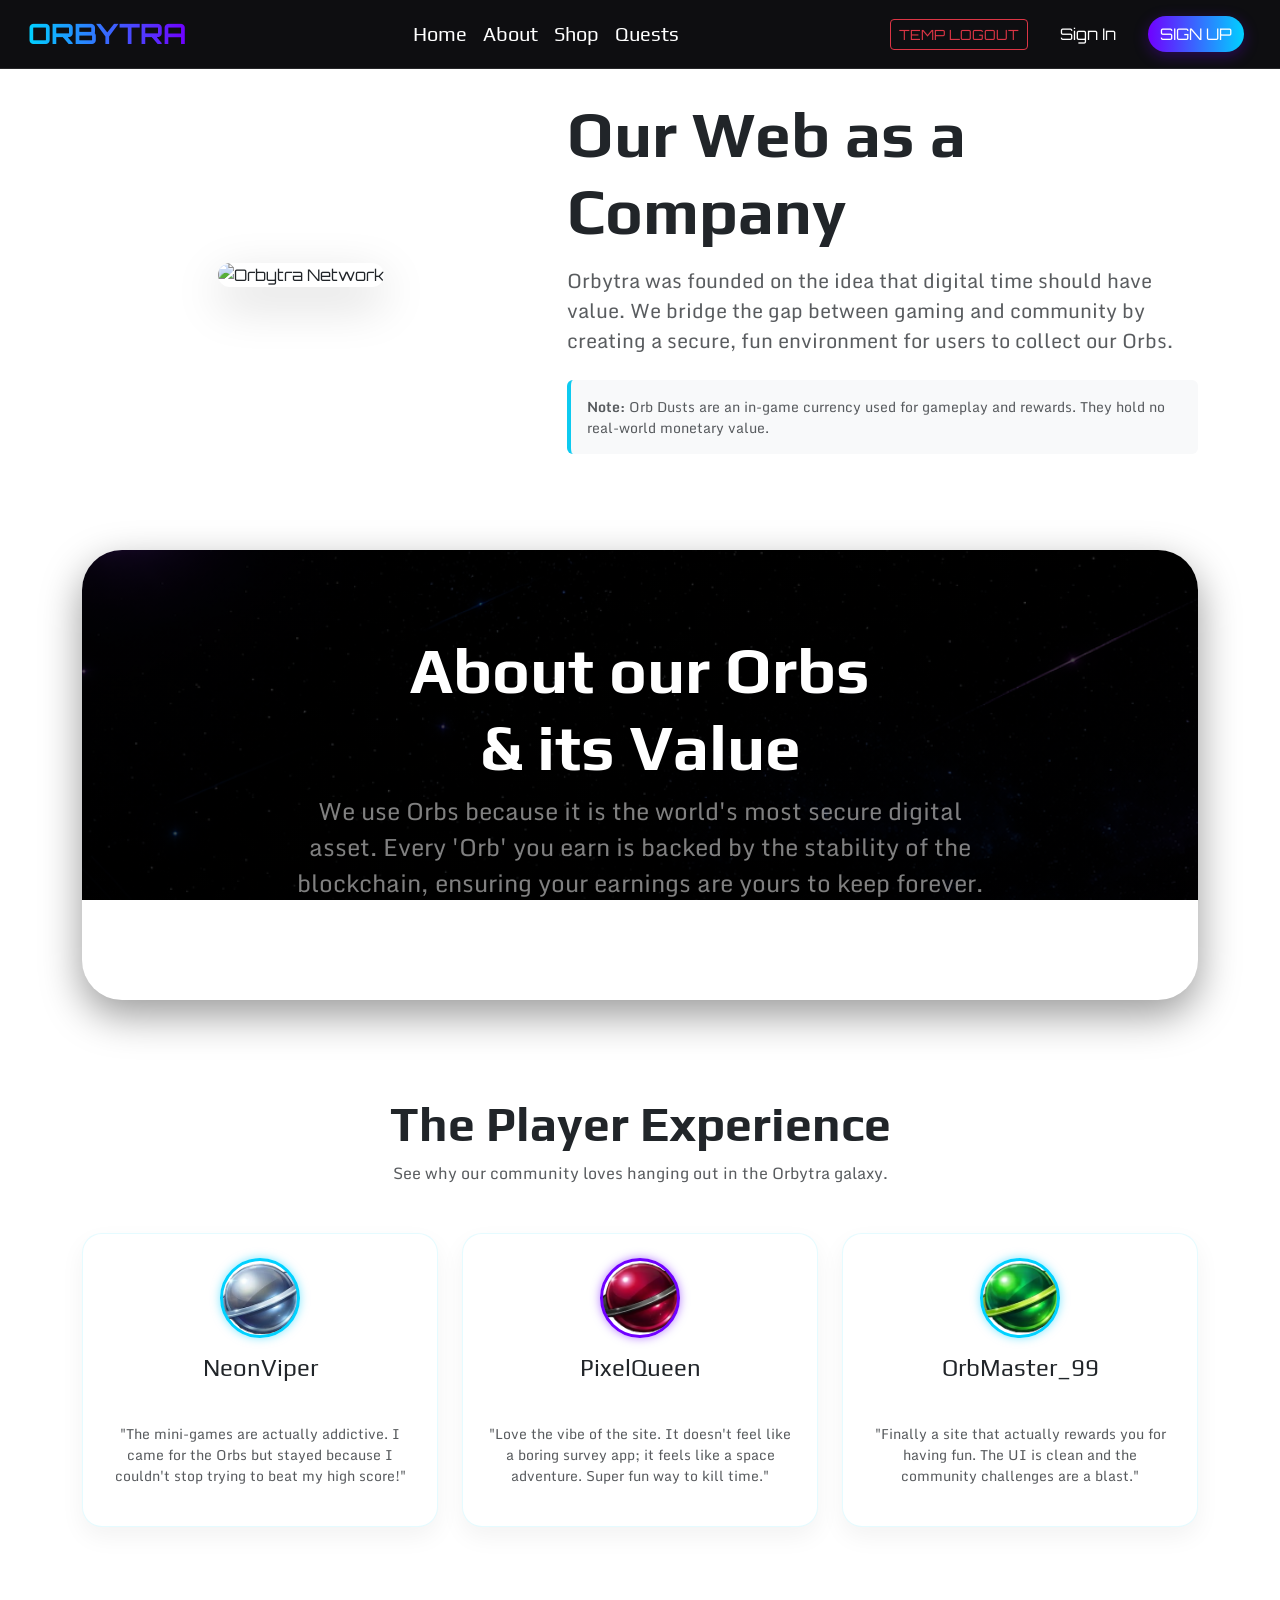
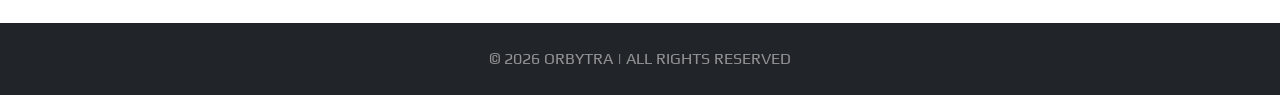
==== commit d88f7ca2: "links fix maybe" ====
--- a/html/about.html
+++ b/html/about.html
@@ -12,6 +12,7 @@
       href="https://fonts.googleapis.com/css2?family=Orbitron:wght@700&family=Monda:wght@400;700&family=Play:wght@400;700&display=swap"
       rel="stylesheet"
     />
+    <link rel="shortcut icon" href="../img/logo.png" type="image/x-icon">
     <link rel="stylesheet" href="../style.css" />
   </head>
   <body>
@@ -134,7 +135,7 @@
           <div class="showcase-card p-4 h-100 border-glow">
             <div
               class="user-photo mb-3 shadow-cyan"
-              style="background-image: url(&quot;../img/gamer1.jpg&quot;)"
+              style="background-image: url(&quot;../img/common1.png&quot;)"
             ></div>
             <h4 class="font-play">NeonViper</h4>
             <div class="mb-2 text-warning">
@@ -152,7 +153,7 @@
           <div class="showcase-card p-4 h-100 border-glow">
             <div
               class="user-photo mb-3 shadow-purple"
-              style="background-image: url(&quot;../img/gamer2.jpg&quot;)"
+              style="background-image: url(&quot;../img/rare1.png&quot;)"
             ></div>
             <h4 class="font-play">PixelQueen</h4>
             <div class="mb-2 text-warning">
@@ -170,7 +171,7 @@
           <div class="showcase-card p-4 h-100 border-glow">
             <div
               class="user-photo mb-3 shadow-cyan"
-              style="background-image: url(&quot;../img/gamer3.jpg&quot;)"
+              style="background-image: url(&quot;../img/legendary1.png&quot;)"
             ></div>
             <h4 class="font-play">OrbMaster_99</h4>
             <div class="mb-2 text-warning">
--- a/style.css
+++ b/style.css
@@ -110,7 +110,7 @@
 
 /* Section 2: Parallax with Rounded Borders as per sketch */
 .parallax-box {
-    background-image: linear-gradient(rgba(0,0,0,0.7), rgba(0,0,0,0.7)), url('../img/backgroundL.png');
+    background-image: linear-gradient(rgba(0,0,0,0.7), rgba(0,0,0,0.7)), url('img/backgroundL.png');
     background-attachment: fixed;
     background-position: center;
     background-size: cover;
@@ -202,6 +202,30 @@
     height: 220px;
     object-fit: contain;
     background-color: #f8f9fa;
+}
+
+/* Shop cards */
+.shop-grid {
+    align-items: stretch;
+}
+
+.shop-card {
+    width: 100%;
+    min-height: 350px;
+    transition: transform 0.25s ease, box-shadow 0.25s ease;
+}
+
+.shop-card:hover {
+    transform: translateY(-6px);
+    box-shadow: 0 12px 28px rgba(0,0,0,0.12) !important;
+}
+
+.shop-card-img {
+    display: block;
+    width: 100%;
+    max-width: 185px;
+    height: 150px;
+    object-fit: contain;
 }
 
 .label {
@@ -274,7 +298,7 @@
     padding: 10px;
 }
 
-.card {
+.cards .card {
     width: fit-content;
     height: fit-content;
     margin: 5px;
@@ -305,4 +329,4 @@
     background-color: rgba(125, 125, 125, 0.5);
     border: 1px solid white;
     border-radius: 6px;
-}+}
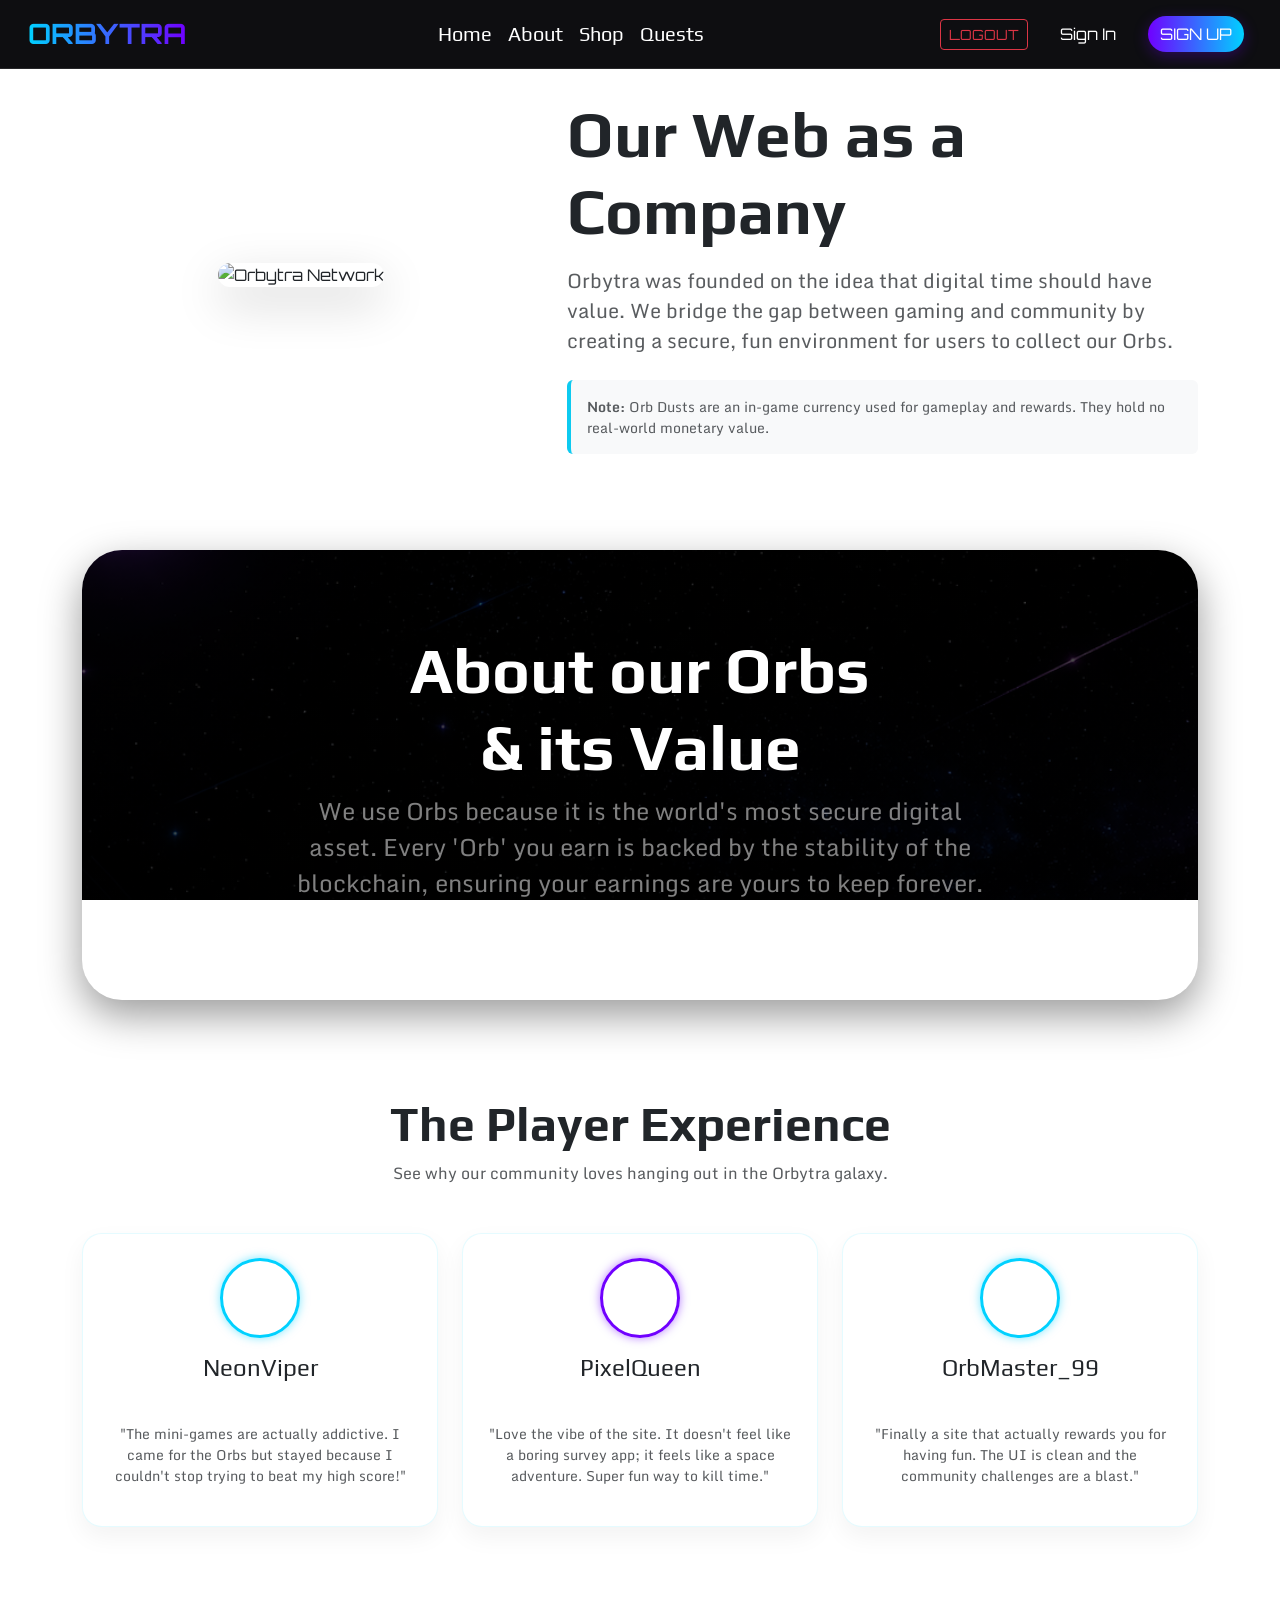
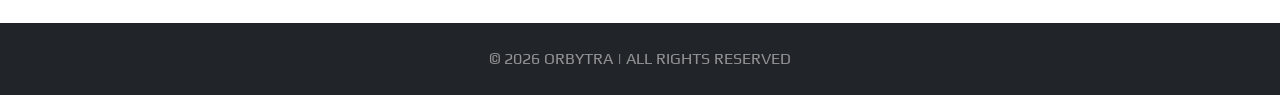
==== commit 0f636ffe: "Final Commit." ====
--- a/html/about.html
+++ b/html/about.html
@@ -12,7 +12,7 @@
       href="https://fonts.googleapis.com/css2?family=Orbitron:wght@700&family=Monda:wght@400;700&family=Play:wght@400;700&display=swap"
       rel="stylesheet"
     />
-    <link rel="shortcut icon" href="../img/logo.png" type="image/x-icon">
+    <link rel="shortcut icon" href="/img/logo.png" type="image/x-icon">
     <link rel="stylesheet" href="../style.css" />
   </head>
   <body>
@@ -51,7 +51,7 @@
               class="btn btn-outline-danger btn-sm"
               onclick="logout()"
             >
-              TEMP LOGOUT
+              LOGOUT
             </button>
             <a
               id="signInBtn"
@@ -135,7 +135,7 @@
           <div class="showcase-card p-4 h-100 border-glow">
             <div
               class="user-photo mb-3 shadow-cyan"
-              style="background-image: url(&quot;../img/common1.png&quot;)"
+              style="background-image: url(&quot;../img/gamer1.jpg&quot;)"
             ></div>
             <h4 class="font-play">NeonViper</h4>
             <div class="mb-2 text-warning">
@@ -153,7 +153,7 @@
           <div class="showcase-card p-4 h-100 border-glow">
             <div
               class="user-photo mb-3 shadow-purple"
-              style="background-image: url(&quot;../img/rare1.png&quot;)"
+              style="background-image: url(&quot;../img/gamer2.jpg&quot;)"
             ></div>
             <h4 class="font-play">PixelQueen</h4>
             <div class="mb-2 text-warning">
@@ -171,7 +171,7 @@
           <div class="showcase-card p-4 h-100 border-glow">
             <div
               class="user-photo mb-3 shadow-cyan"
-              style="background-image: url(&quot;../img/legendary1.png&quot;)"
+              style="background-image: url(&quot;../img/gamer3.jpg&quot;)"
             ></div>
             <h4 class="font-play">OrbMaster_99</h4>
             <div class="mb-2 text-warning">
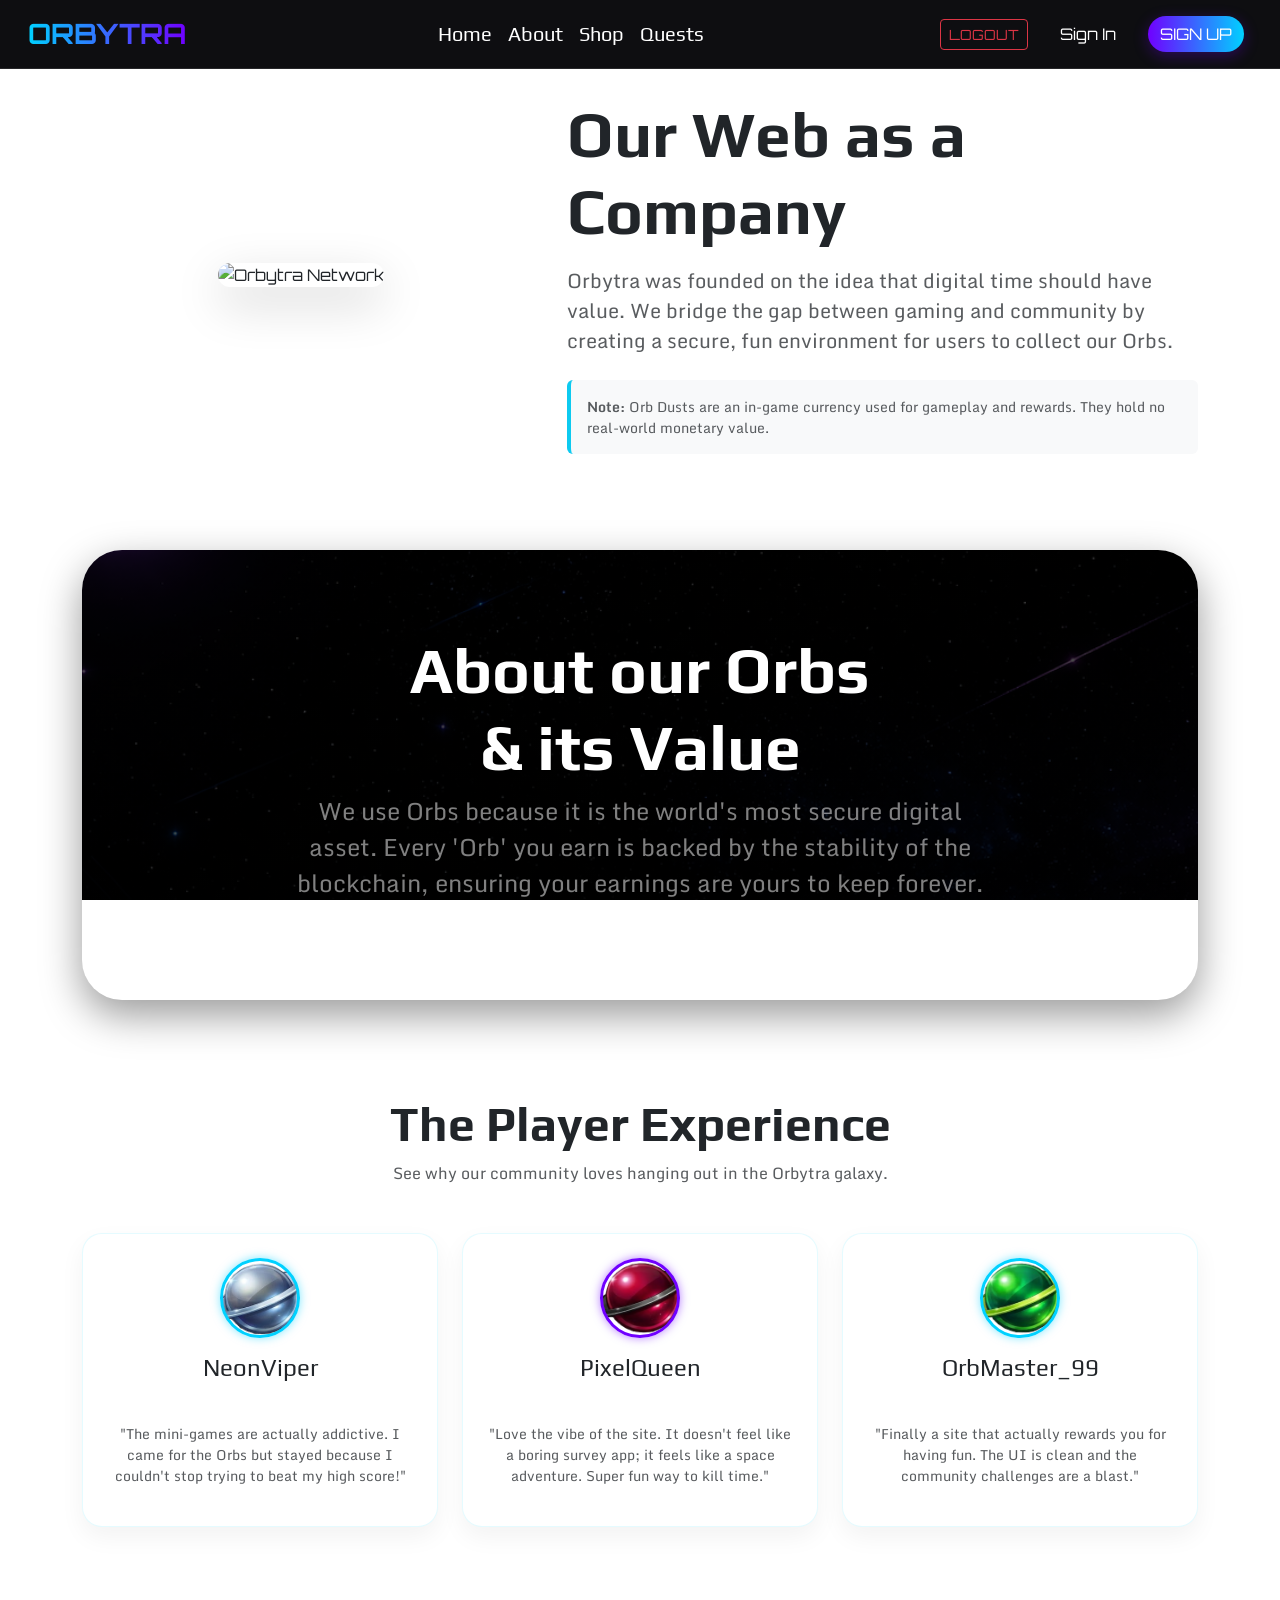
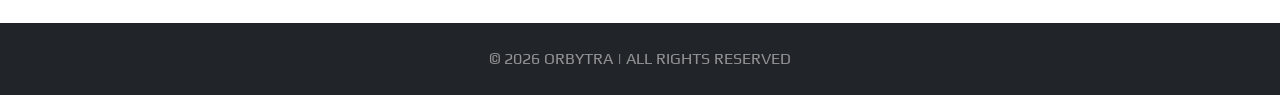
==== commit ad13efef: "Merge branch 'main' of https://github.com/Erisi357/Orbytra" ====
--- a/html/about.html
+++ b/html/about.html
@@ -12,7 +12,7 @@
       href="https://fonts.googleapis.com/css2?family=Orbitron:wght@700&family=Monda:wght@400;700&family=Play:wght@400;700&display=swap"
       rel="stylesheet"
     />
-    <link rel="shortcut icon" href="/img/logo.png" type="image/x-icon">
+    <link rel="icon" type="image/png" href="../img/logo.png">
     <link rel="stylesheet" href="../style.css" />
   </head>
   <body>
@@ -135,7 +135,7 @@
           <div class="showcase-card p-4 h-100 border-glow">
             <div
               class="user-photo mb-3 shadow-cyan"
-              style="background-image: url(&quot;../img/gamer1.jpg&quot;)"
+              style="background-image: url(&quot;../img/common1.png&quot;)"
             ></div>
             <h4 class="font-play">NeonViper</h4>
             <div class="mb-2 text-warning">
@@ -153,7 +153,7 @@
           <div class="showcase-card p-4 h-100 border-glow">
             <div
               class="user-photo mb-3 shadow-purple"
-              style="background-image: url(&quot;../img/gamer2.jpg&quot;)"
+              style="background-image: url(&quot;../img/rare1.png&quot;)"
             ></div>
             <h4 class="font-play">PixelQueen</h4>
             <div class="mb-2 text-warning">
@@ -171,7 +171,7 @@
           <div class="showcase-card p-4 h-100 border-glow">
             <div
               class="user-photo mb-3 shadow-cyan"
-              style="background-image: url(&quot;../img/gamer3.jpg&quot;)"
+              style="background-image: url(&quot;../img/legendary1.png&quot;)"
             ></div>
             <h4 class="font-play">OrbMaster_99</h4>
             <div class="mb-2 text-warning">
